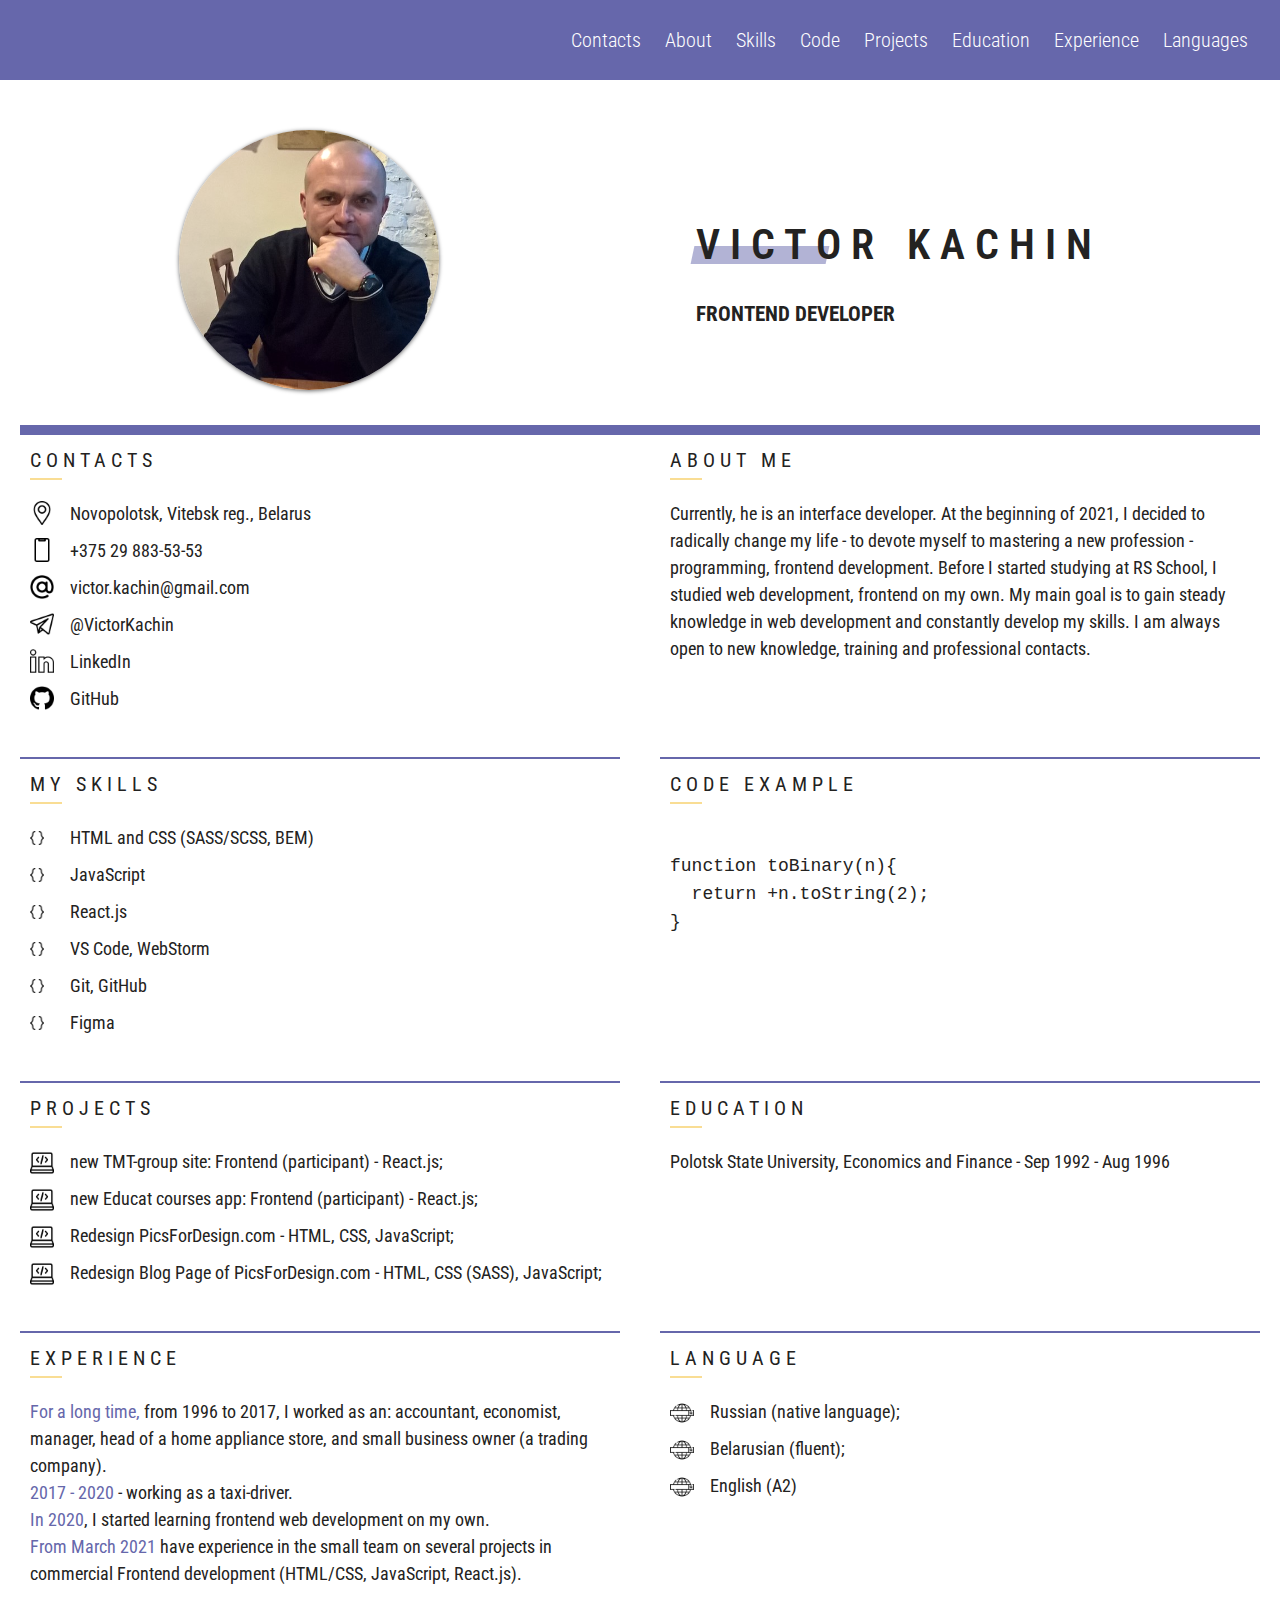
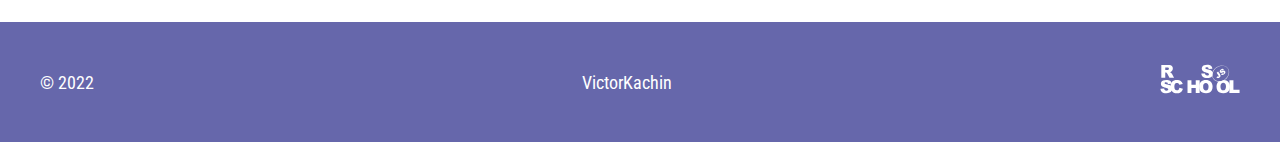
==== index.html @ 524598ee "feat: add some comments" ====
<!DOCTYPE html>
<html lang="en">

<head>
  <meta charset="UTF-8">
  <meta http-equiv="X-UA-Compatible" content="IE=edge">
  <meta name="viewport" content="width=device-width, initial-scale=1.0">
  <title>cv</title>
  <!-- favicon -->
  <link rel="icon" href="./assets/icons/favicon.ico">
  <!-- fonts -->
  <link rel="preconnect" href="https://fonts.googleapis.com">
  <link rel="preconnect" href="https://fonts.gstatic.com" crossorigin>
  <link
      href="https://fonts.googleapis.com/css2?family=Montserrat:wght@400;600;800&family=Roboto+Condensed:wght@400;700&display=swap"
      rel="stylesheet">

  <link rel="preconnect" href="https://fonts.googleapis.com">
  <link rel="preconnect" href="https://fonts.gstatic.com" crossorigin>
  <link href="https://fonts.googleapis.com/css2?family=Inconsolata&display=swap" rel="stylesheet">
  <!-- css -->
  <link rel="stylesheet" href="css/style.css">
  <link rel="stylesheet" href="css/modal-mobile-menu.css">
</head>

<body>
<!--HEADER-->
<header class="header">
  <div class="container header-container">
<!--    NAV-->
    <nav class="nav">
      <ul class="nav-list">
        <li class="nav-item">
          <a class="nav-link" href="#contacts">Contacts</a>
        </li>
        <li class="nav-item">
          <a class="nav-link" href="#about">About</a>
        </li>
        <li class="nav-item">
          <a class="nav-link" href="#skills">Skills</a>
        </li>
        <li class="nav-item">
          <a class="nav-link" href="#code">Code</a>
        </li>
        <li class="nav-item">
          <a class="nav-link" href="#pro">Projects</a>
        </li>
        <li class="nav-item">
          <a class="nav-link" href="#educat">Education</a>
        </li>
        <li class="nav-item">
          <a class="nav-link" href="#exp">Experience</a>
        </li>
        <li class="nav-item">
          <a class="nav-link" href="#lang">Languages</a>
        </li>
      </ul>
    </nav>
    <!--    nav-modal START-->
    <nav class="nav-burger-block">
      <input id="nav-burger" class="nav-burger" type="checkbox">
      <div class="nav-burger-lines"></div>
      <!--MODAL Navigation Menu - START-->
      <div class="nav-modal">
        <label for="nav-burger" class="nav-burger-label">
          <span>
            <img class="close-cross" src="./assets/img/close-modal-menu.png" alt="close">
          </span>
        </label>
        <ul>
          <li>
            <a class="nav-link" href="#contacts">Contacts</a>
          </li>
          <li>
            <a class="nav-link" href="#about">About</a>
          </li>
          <li>
            <a class="nav-link" href="#skills">Skills</a>
          </li>
        </ul>
        <div class="shop-menu-item">
          <a class="nav-link" href="#code">Code</a>
          <span>new</span></div>
        <ul>
          <li>
            <a class="nav-link" href="#pro">Projects</a>
          </li>
          <li>
            <a class="nav-link" href="#educat">Education</a>
          </li>
          <li>
            <a class="nav-link" href="#exp">Experience</a>
          </li>
          <li>
            <a class="nav-link" href="#lang">Languages</a>
          </li>
        </ul>
      </div>
      <!--MODAL Navigation Menu - END-->
    </nav>
    <!--    nav-modal END-->
  </div>
</header>

<!--MAIN-->
<main class="main">
  <!--    profile heading-->
  <div class="container main-container">
    <section id="profile" class="section section-profile">
      <img class="section-profile-avatar" src="./assets/img/avatar-1.jpg" alt="avatar">
      <div class="section-profile-title">
        <h1 class="profile-name">Victor Kachin</h1>
        <h3>Frontend developer</h3>
      </div>
    </section>

    <section id="contacts" class="section">
      <h2 class="section-title">Contacts</h2>
      <ul class="section-list">
        <li class="section-item contact-item">Novopolotsk, Vitebsk reg., Belarus</li>
        <li class="section-item contact-item">+375 29 883-53-53</li>
        <li class="section-item contact-item">
          <a class="link" href="mailto:victor.kachin@gmail.com" target="_blank">victor.kachin@gmail.com</a>
        </li>
        <li class="section-item contact-item">
          <a class="link" href="https://t.me/VictorKachin" target="_blank">@VictorKachin</a>
        </li>
        <li class="section-item contact-item">
          <a class="link" href="https://www.linkedin.com/in/victor-kachin/" target="_blank">LinkedIn</a>
        </li>
        <li class="section-item contact-item">
          <a class="link" href="https://github.com/VictorKachin" target="_blank">GitHub</a>
        </li>
      </ul>
    </section>
    <section id="about" class="section">
      <h2 class="section-title">About me</h2>
      <p>Currently, he is an interface developer. At the beginning of 2021, I decided to radically change my life - to
        devote myself to mastering a new profession - programming, frontend development.
        Before I started studying at RS School, I studied web development, frontend on my own.
        My main goal is to gain steady knowledge in web development and constantly develop my skills.
        I am always open to new knowledge, training and professional contacts.</p>
    </section>
    <section id="skills" class="section">
      <h2 class="section-title">My Skills</h2>
      <ul class="section-list">
        <li class="section-item skill-item">HTML and CSS (SASS/SCSS, BEM)</li>
        <li class="section-item skill-item">JavaScript</li>
        <li class="section-item skill-item">React.js</li>
        <li class="section-item skill-item">VS Code, WebStorm</li>
        <li class="section-item skill-item">Git, GitHub</li>
        <li class="section-item skill-item">Figma</li>
      </ul>

    </section>
    <section id="code" class="section">
      <h2 class="section-title">Code Example</h2>
      <pre class="code">
          <code>
function toBinary(n){
  return +n.toString(2);
}
          </code>
        </pre>
    </section>
    <section id="pro" class="section">
      <h2 class="section-title">Projects</h2>
      <ul class="section-list">
        <li class="section-item project-item">
          <a class="link" href="https://dev.tmtgroup.cz/">new TMT-group site:</a>
          Frontend (participant) - React.js;
        </li>
        <li class="section-item project-item">
          <a class="link" href="https://educat.courses/">new Educat courses app:</a>
          Frontend (participant) - React.js;
        </li>
        <li class="section-item project-item">
          <a class="link" href="https://victorkachin.github.io/pfd-mainpage/">Redesign PicsForDesign.com</a>
          - HTML, CSS, JavaScript;
        </li>
        <li class="section-item project-item">
          <a class="link" href="https://victorkachin.github.io/pfd-blog/">Redesign Blog Page of PicsForDesign.com</a>
          - HTML, CSS (SASS), JavaScript;
        </li>
      </ul>
    </section>
    <section id="educat" class="section">
      <h2 class="section-title">Education</h2>
      <p>Polotsk State University, Economics and Finance - Sep 1992 - Aug 1996</p>
    </section>

    <section id="exp" class="section">
      <h2 class="section-title">Experience</h2>
      <p><span class="span">For a long time,</span> from 1996 to 2017, I worked as an: accountant, economist,
        manager, head of a home appliance store, and small business owner (a trading company).</p>
      <p><span class="span">2017 - 2020</span> - working as a taxi-driver.</p>
      <p><span class="span">In 2020</span>, I started learning frontend web development on my own.</p>
      <p><span class="span">From March 2021</span> have experience in the small team on several projects in commercial
        Frontend development (HTML/CSS, JavaScript, React.js).</p>
    </section>

    <section id="lang" class="section">
      <h2 class="section-title">Language</h2>
      <ul class="section-list">
        <li class="section-item language-item">Russian (native language);</li>
        <li class="section-item language-item">Belarusian (fluent);</li>
        <li class="section-item language-item">English (A2)</li>
      </ul>
    </section>

  </div>

</main>

<!--FOOTER-->
<footer class="footer">
  <div class="container footer-container">
    <span class="footer-text">&copy; 2022</span>
    <a class="link footer-link" href="https://github.com/VictorKachin">VictorKachin</a>
    <a href="https://rs.school/js/">
      <img class="rs-logo" src="./assets/img/rsschool.svg" alt="rsschool" width="80" height="30">
    </a>
  </div>
</footer>
</body>

</html>
---- css/style.css ----
* {
    box-sizing: border-box;
    margin: 0;
    padding: 0;
}

body {
    display: flex;
    flex-direction: column;
    justify-content: space-between;
    min-width: 320px;
    min-height: 100vh;
    margin: 0;
    padding: 0;
    font-family: 'Roboto Condensed', sans-serif;
    font-weight: 400;
    font-size: 18px;
    line-height: 1.5;
    color: #232221;
}

.header {
    background-color: #6667ab;
}

.container {
    max-width: 1440px;
    margin: 0 auto;
    padding: 0 20px;
    min-height: 80px;
}

.header-container {
    display: flex;
    justify-content: end;
    align-items: center;
}

.nav-list {
    display: flex;
    justify-content: flex-end;
    align-items: center;
    list-style: none;
}

.nav-link {
    position: relative;
    padding: 0 12px;
    text-decoration: none;
    font-size: 20px;
    font-weight: 300;
    line-height: 50px;
    color: #fff;
}

.nav-link::after {
    content: "";
    position: absolute;
    bottom: 0;
    left: 50%;
    display: block;
    height: 2px;
    width: 0;
    background: #fff none repeat scroll 0 0;
    transition: width 0.3s ease 0s, left 0.3s ease 0s;
}

.nav-link:hover::after {
    width: 100%;
    left: 0;
}

.main {
    margin-bottom: auto;
}

.main-container {
    display: flex;
    flex-wrap: wrap;
    justify-content: space-between;
}

.section.section-profile {
    display: flex;
    justify-content: space-around;
    width: 100%;
    padding: 50px 30px 35px;
    border-bottom: 10px solid #6667ab;
}

.section-profile-avatar {
    width: 260px;
    height: 260px;
    object-fit: cover;
    border-radius: 50%;
    box-shadow: 0 1px 4px rgba(0, 0, 0, 0.6);
    filter: grayscale(0.2) brightness(1.05);
    transition: 0.3s;
}

.section-profile-title {
    display: flex;
    flex-direction: column;
    justify-content: center;
    align-content: center;
    /*text-align: center;*/
    text-transform: uppercase;
}

.profile-name {
    position: relative;
    padding: 30px 0 8px;
    margin-bottom: 20px;
    color: #232221;
    font-size: 42px;
    font-weight: 600;
    letter-spacing: 10px;
    line-height: 50px;
    word-spacing: 3px;
    text-transform: uppercase;
}

.profile-name::before {
    content: "";
    position: absolute;
    left: 16%;
    bottom: 14px;
    width: 135px;
    height: 18px;
    transform: skew(-12deg) translateX(-50%);
    background: rgba(102, 103, 171, 0.5);
    z-index: -1;
}

.section {
    width: calc(50% - 20px);
    padding: 10px 10px 35px 10px;
    border-bottom: 2px solid #6667ab;
}

.section:nth-child(8),
.section:nth-child(9) {
    border-bottom: none;
}

.section-title {
    margin-bottom: 20px;
    font-size: 20px;
    font-weight: 400;
    text-transform: uppercase;
    letter-spacing: 5px;
    color: #232221;
}


.section-title::after {
    content: "";
    display: block;
    width: 32px;
    padding-top: 3px;
    border-bottom: 2px solid #f9dd94;
}

.section-list {
    list-style: none;
}

.link {
    text-decoration: none;
    color: #232221;
}

.link:hover {
    text-decoration: none;
    color: #6667ab;
    transition: color 0.5s;
}

.section-item.contact-item {
    position: relative;
    margin-bottom: 10px;
    padding-left: 40px;
}

.contact-item::before {
    content: "";
    position: absolute;
    top: 1px;
    left: 0;
    width: 24px;
    height: 24px;
    background-size: contain;
    background-repeat: no-repeat;
}

.contact-item:nth-child(1)::before {
    background-image: url("../assets/icons/location.png");
}

.contact-item:nth-child(2)::before {
    background-image: url("../assets/icons/smartphone-icon.png");
}

.contact-item:nth-child(3)::before {
    background-image: url("../assets/icons/email.png");
}

.contact-item:nth-child(4)::before {
    background-image: url("../assets/icons/telegram.png");
}

.contact-item:nth-child(5)::before {
    background-image: url("../assets/icons/linkedin.png");
}

.contact-item:nth-child(6)::before {
    background-image: url("../assets/icons/github.png");
}

.skill-item {
    position: relative;
    margin-bottom: 10px;
    padding-left: 40px;
}

.skill-item::before {
    content: "";
    position: absolute;
    top: 25%;
    left: 0;
    width: 14px;
    height: 14px;
    background-size: contain;
    background-repeat: no-repeat;
    background-image: url("../assets/icons/programming.png");
}

.code {
    font-family: 'Inconsolata', monospace;
}

.project-item {
    position: relative;
    margin-bottom: 10px;
    padding-left: 40px;

}

.project-item::before {
    content: "";
    position: absolute;
    top: 10%;
    left: 0;
    width: 24px;
    height: 24px;
    background-size: contain;
    background-repeat: no-repeat;
    background-image: url("../assets/icons/developer.png");
}

.language-item {
    position: relative;
    margin-bottom: 10px;
    padding-left: 40px;
}

.span {
    color: #6667ab;
}

.language-item::before {
    content: "";
    position: absolute;
    top: 10%;
    left: 0;
    width: 24px;
    height: 24px;
    background-size: contain;
    background-repeat: no-repeat;
    background-image: url("../assets/icons/lang.png");
}

.footer {
    padding: 20px;
    background-color: #6667ab;
}

.footer-container {
    display: flex;
    justify-content: space-between;
    align-items: center;
    margin: 0 auto;
    color: #fff;
}

.footer-link {
    color: #ffffff;
}

.rs-logo {

}

@media (max-width: 768px) {
    .nav-link {
        font-size: 16px;
    }

    .section {
        width: 100%;
    }

    .container {
        padding: 0 10px;
    }

    .section:nth-child(8) {
        border-bottom: 2px solid #6667ab;
    }

    .section:nth-child(9) {
        border-bottom: none;
    }

    .section-profile {
        flex-direction: column;
        align-items: center;
    }

    .section-profile-title {
        align-items: center;
    }

    .profile-name {
        text-align: center;
    }

    .profile-name::before {
        left: 80%;
    }

    .code {
        margin: 0 auto;
        width: 80%;
        font-size: 16px;
    }
}

@media (max-width: 631px) {
    .nav {
        display: none;
    }
}


@media (max-width: 470px) {
    .profile-name::before {
        left: 60%;
    }
    .code {
        width: 90%;
        font-size: 12px;
    }
}
---- css/modal-mobile-menu.css ----
/*MODAL Navigation Menu - START*/
.nav-burger-block {
    position: relative;
    display: none;
}

.nav-burger {
    width: 32px;
    height: 32px;
    /*display: none;*/
    position: relative;
    opacity: 0;
    cursor: pointer
}

.nav-burger:checked ~ .nav-modal {
    /*display: block;*/
    transform: scale(1, 1)
}

.nav-burger-lines {
    bottom: 10px;
    left: 13px;
}

.nav-burger-lines,
.nav-burger-lines::before,
.nav-burger-lines::after {
    width: 16px;
    height: 2px;
    display: none;
    background-color: #ffffff;
    border-radius: 2px;
    position: relative;
    cursor: pointer;
}

.nav-modal {
    width: 300px;
    height: 100vh;
    background-color: #6667ab;
    position: fixed;
    padding: 0 30px;
    top: 0;
    left: 0;
    /*display: none;*/
    z-index: 99;
    transform: scale(0, 1);
    transform-origin: left;
    transition: transform 400ms ease-in-out;
}

.close-cross {
    margin: 30px;
    cursor: pointer;
}

.nav-modal a {
    text-decoration: none;
    font-weight: 600;
    font-size: 16px;
    line-height: 24px;
    color: white;
    position: relative;
    /*opacity: 0;*/
}


.nav-modal li {
    margin-bottom: 26px;
    margin-left: 10px;
    list-style: none;
    /*opacity: 0;*/
}

.nav-modal div span {
    /*opacity: 0;*/
}

.nav-modal a::after {
    content: "";
    position: absolute;
    bottom: 0;
    left: 50%;
    display: block;
    height: 2px;
    width: 0;
    background: #00CCCC none repeat scroll 0 0;
    transition: width 0.3s ease 0s, left 0.3s ease 0s;
}

.nav-modal a:hover {
    color: #00CCCC;
}

.nav-modal span {
    font-size: 14px;
    line-height: 24px;
    color: #00CCCC;
}

.nav-modal a:hover::after {
    width: 100%;
    left: 0;
}

.new-menu-item {
    position: relative;
}

.new-menu-item span {
    position: absolute;
    bottom: 14px;
}

.shop-menu-item {
    height: 60px;
    border-top: 1px solid #979797;
    border-bottom: 1px solid #979797;
    margin-bottom: 26px;
    position: relative;
}

.shop-menu-item a {
    line-height: 60px;
    margin-left: 10px;
}

.shop-menu-item span {
    position: absolute;
    top: 10px;
}

@media (max-width: 631px) {
    .nav-burger-block {
        position: relative;
        display: block;
    }

    .nav-burger {
        margin-right: 8px;
    }

    .nav-burger-lines,
    .nav-burger-lines::before,
    .nav-burger-lines::after {
        display: block;
    }

    .nav-burger-lines::before,
    .nav-burger-lines::after {
        content: "";
        position: absolute;
    }

    .nav-burger-lines::before {
        height: 2px;
        bottom: 12px;
    }

    .nav-burger-lines::after {
        height: 2px;
        bottom: 6px;
    }
}

@media (max-width: 500px) {
    .nav-modal {
        width: 100%;
    }
}
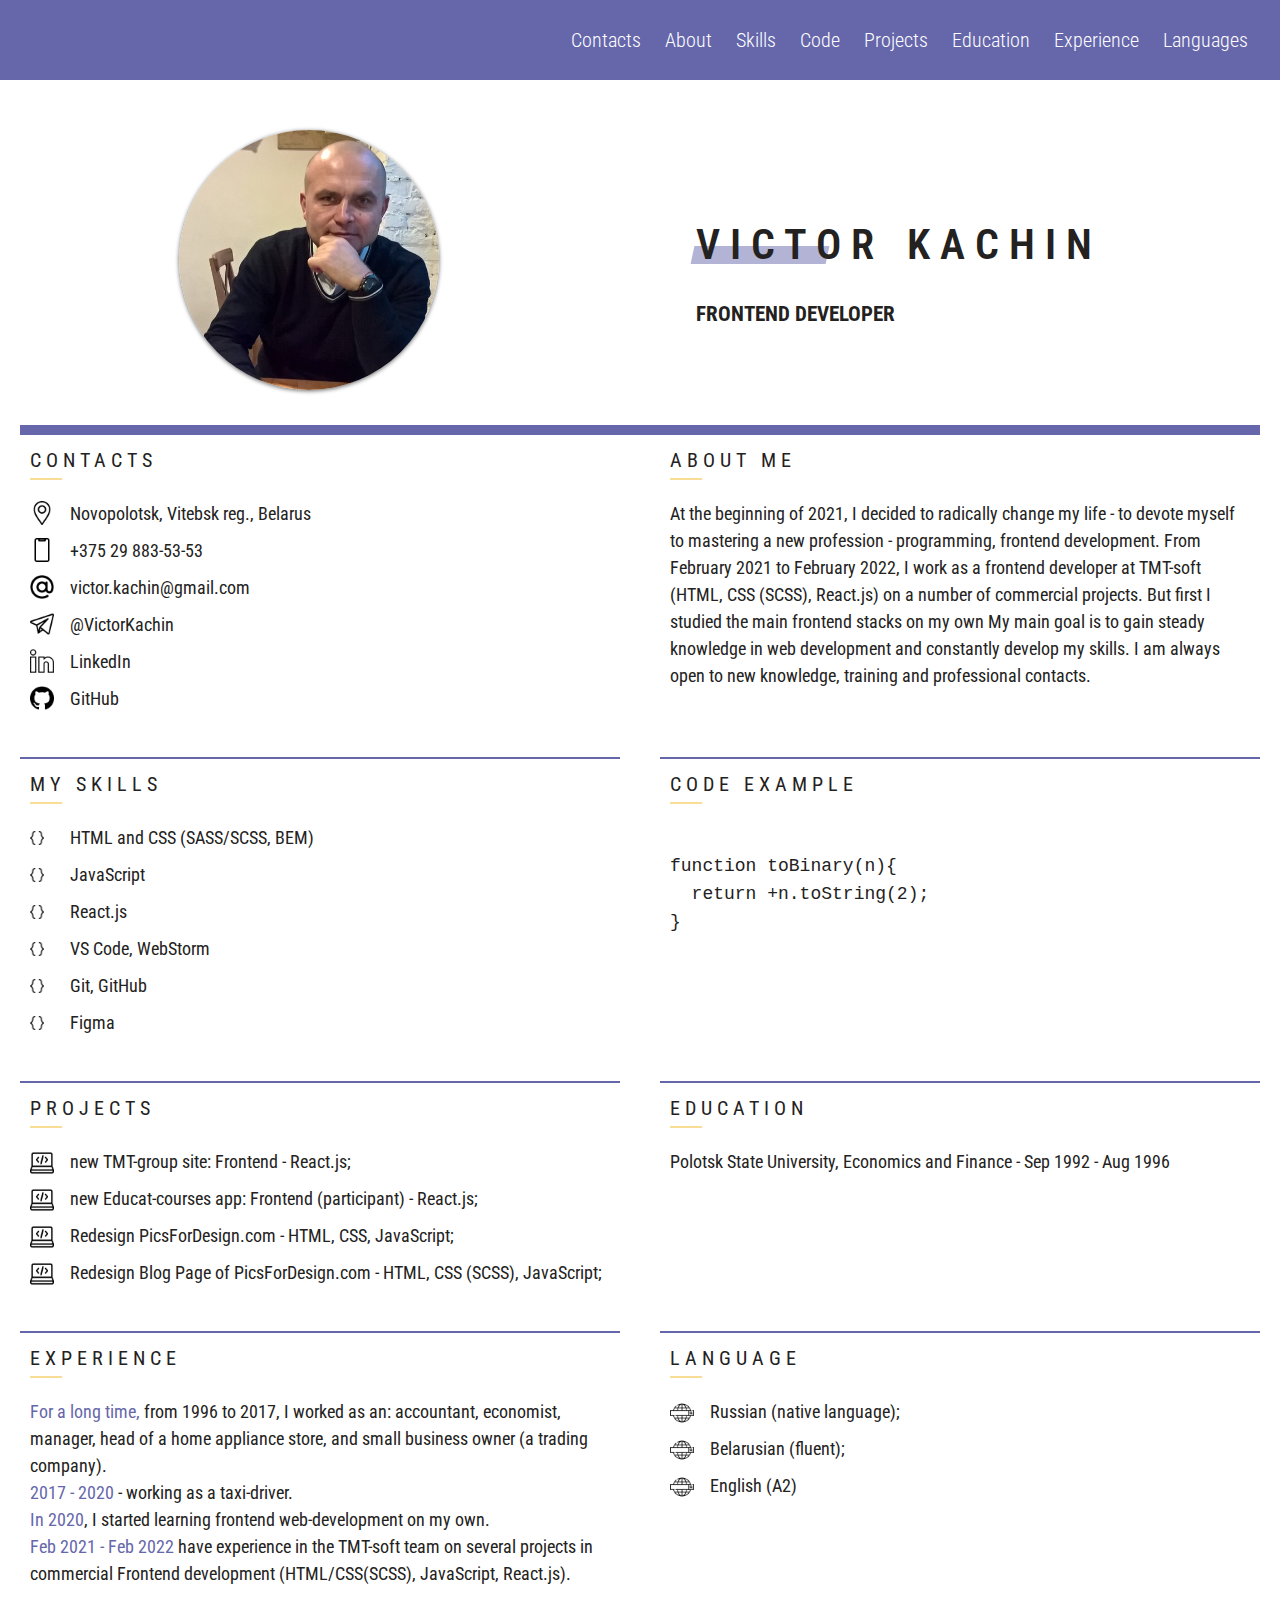
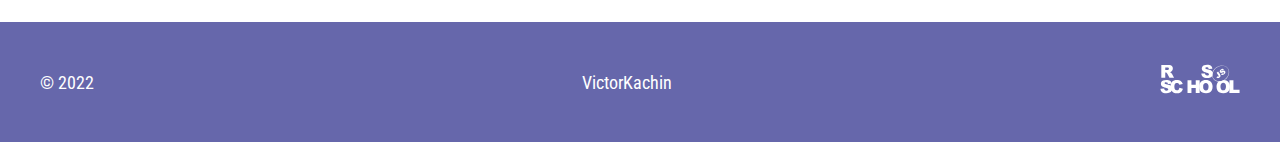
==== commit be0f60d5: "Update index.html" ====
--- a/index.html
+++ b/index.html
@@ -12,8 +12,8 @@
   <link rel="preconnect" href="https://fonts.googleapis.com">
   <link rel="preconnect" href="https://fonts.gstatic.com" crossorigin>
   <link
-      href="https://fonts.googleapis.com/css2?family=Montserrat:wght@400;600;800&family=Roboto+Condensed:wght@400;700&display=swap"
-      rel="stylesheet">
+    href="https://fonts.googleapis.com/css2?family=Montserrat:wght@400;600;800&family=Roboto+Condensed:wght@400;700&display=swap"
+    rel="stylesheet">
 
   <link rel="preconnect" href="https://fonts.googleapis.com">
   <link rel="preconnect" href="https://fonts.gstatic.com" crossorigin>
@@ -24,204 +24,209 @@
 </head>
 
 <body>
-<!--HEADER-->
-<header class="header">
-  <div class="container header-container">
-<!--    NAV-->
-    <nav class="nav">
-      <ul class="nav-list">
-        <li class="nav-item">
-          <a class="nav-link" href="#contacts">Contacts</a>
-        </li>
-        <li class="nav-item">
-          <a class="nav-link" href="#about">About</a>
-        </li>
-        <li class="nav-item">
-          <a class="nav-link" href="#skills">Skills</a>
-        </li>
-        <li class="nav-item">
-          <a class="nav-link" href="#code">Code</a>
-        </li>
-        <li class="nav-item">
-          <a class="nav-link" href="#pro">Projects</a>
-        </li>
-        <li class="nav-item">
-          <a class="nav-link" href="#educat">Education</a>
-        </li>
-        <li class="nav-item">
-          <a class="nav-link" href="#exp">Experience</a>
-        </li>
-        <li class="nav-item">
-          <a class="nav-link" href="#lang">Languages</a>
-        </li>
-      </ul>
-    </nav>
-    <!--    nav-modal START-->
-    <nav class="nav-burger-block">
-      <input id="nav-burger" class="nav-burger" type="checkbox">
-      <div class="nav-burger-lines"></div>
-      <!--MODAL Navigation Menu - START-->
-      <div class="nav-modal">
-        <label for="nav-burger" class="nav-burger-label">
-          <span>
-            <img class="close-cross" src="./assets/img/close-modal-menu.png" alt="close">
-          </span>
-        </label>
-        <ul>
-          <li>
+  <!--HEADER-->
+  <header class="header">
+    <div class="container header-container">
+      <!--    NAV-->
+      <nav class="nav">
+        <ul class="nav-list">
+          <li class="nav-item">
             <a class="nav-link" href="#contacts">Contacts</a>
           </li>
-          <li>
+          <li class="nav-item">
             <a class="nav-link" href="#about">About</a>
           </li>
-          <li>
+          <li class="nav-item">
             <a class="nav-link" href="#skills">Skills</a>
           </li>
-        </ul>
-        <div class="shop-menu-item">
-          <a class="nav-link" href="#code">Code</a>
-          <span>new</span></div>
-        <ul>
-          <li>
+          <li class="nav-item">
+            <a class="nav-link" href="#code">Code</a>
+          </li>
+          <li class="nav-item">
             <a class="nav-link" href="#pro">Projects</a>
           </li>
-          <li>
+          <li class="nav-item">
             <a class="nav-link" href="#educat">Education</a>
           </li>
-          <li>
+          <li class="nav-item">
             <a class="nav-link" href="#exp">Experience</a>
           </li>
-          <li>
+          <li class="nav-item">
             <a class="nav-link" href="#lang">Languages</a>
           </li>
         </ul>
-      </div>
-      <!--MODAL Navigation Menu - END-->
-    </nav>
-    <!--    nav-modal END-->
-  </div>
-</header>
-
-<!--MAIN-->
-<main class="main">
-  <!--    profile heading-->
-  <div class="container main-container">
-    <section id="profile" class="section section-profile">
-      <img class="section-profile-avatar" src="./assets/img/avatar-1.jpg" alt="avatar">
-      <div class="section-profile-title">
-        <h1 class="profile-name">Victor Kachin</h1>
-        <h3>Frontend developer</h3>
-      </div>
-    </section>
-
-    <section id="contacts" class="section">
-      <h2 class="section-title">Contacts</h2>
-      <ul class="section-list">
-        <li class="section-item contact-item">Novopolotsk, Vitebsk reg., Belarus</li>
-        <li class="section-item contact-item">+375 29 883-53-53</li>
-        <li class="section-item contact-item">
-          <a class="link" href="mailto:victor.kachin@gmail.com" target="_blank">victor.kachin@gmail.com</a>
-        </li>
-        <li class="section-item contact-item">
-          <a class="link" href="https://t.me/VictorKachin" target="_blank">@VictorKachin</a>
-        </li>
-        <li class="section-item contact-item">
-          <a class="link" href="https://www.linkedin.com/in/victor-kachin/" target="_blank">LinkedIn</a>
-        </li>
-        <li class="section-item contact-item">
-          <a class="link" href="https://github.com/VictorKachin" target="_blank">GitHub</a>
-        </li>
-      </ul>
-    </section>
-    <section id="about" class="section">
-      <h2 class="section-title">About me</h2>
-      <p>Currently, he is an interface developer. At the beginning of 2021, I decided to radically change my life - to
-        devote myself to mastering a new profession - programming, frontend development.
-        Before I started studying at RS School, I studied web development, frontend on my own.
-        My main goal is to gain steady knowledge in web development and constantly develop my skills.
-        I am always open to new knowledge, training and professional contacts.</p>
-    </section>
-    <section id="skills" class="section">
-      <h2 class="section-title">My Skills</h2>
-      <ul class="section-list">
-        <li class="section-item skill-item">HTML and CSS (SASS/SCSS, BEM)</li>
-        <li class="section-item skill-item">JavaScript</li>
-        <li class="section-item skill-item">React.js</li>
-        <li class="section-item skill-item">VS Code, WebStorm</li>
-        <li class="section-item skill-item">Git, GitHub</li>
-        <li class="section-item skill-item">Figma</li>
-      </ul>
-
-    </section>
-    <section id="code" class="section">
-      <h2 class="section-title">Code Example</h2>
-      <pre class="code">
+      </nav>
+      <!--    nav-modal START-->
+      <nav class="nav-burger-block">
+        <input id="nav-burger" class="nav-burger" type="checkbox">
+        <div class="nav-burger-lines"></div>
+        <!--MODAL Navigation Menu - START-->
+        <div class="nav-modal">
+          <label for="nav-burger" class="nav-burger-label">
+            <span>
+              <img class="close-cross" src="./assets/img/close-modal-menu.png" alt="close">
+            </span>
+          </label>
+          <ul>
+            <li>
+              <a class="nav-link" href="#contacts">Contacts</a>
+            </li>
+            <li>
+              <a class="nav-link" href="#about">About</a>
+            </li>
+            <li>
+              <a class="nav-link" href="#skills">Skills</a>
+            </li>
+          </ul>
+          <div class="shop-menu-item">
+            <a class="nav-link" href="#code">Code</a>
+            <span>new</span>
+          </div>
+          <ul>
+            <li>
+              <a class="nav-link" href="#pro">Projects</a>
+            </li>
+            <li>
+              <a class="nav-link" href="#educat">Education</a>
+            </li>
+            <li>
+              <a class="nav-link" href="#exp">Experience</a>
+            </li>
+            <li>
+              <a class="nav-link" href="#lang">Languages</a>
+            </li>
+          </ul>
+        </div>
+        <!--MODAL Navigation Menu - END-->
+      </nav>
+      <!--    nav-modal END-->
+    </div>
+  </header>
+
+  <!--MAIN-->
+  <main class="main">
+    <!--    profile heading-->
+    <div class="container main-container">
+      <section id="profile" class="section section-profile">
+        <img class="section-profile-avatar" src="./assets/img/avatar-1.jpg" alt="avatar">
+        <div class="section-profile-title">
+          <h1 class="profile-name">Victor Kachin</h1>
+          <h3>Frontend developer</h3>
+        </div>
+      </section>
+
+      <section id="contacts" class="section">
+        <h2 class="section-title">Contacts</h2>
+        <ul class="section-list">
+          <li class="section-item contact-item">Novopolotsk, Vitebsk reg., Belarus</li>
+          <li class="section-item contact-item">+375 29 883-53-53</li>
+          <li class="section-item contact-item">
+            <a class="link" href="mailto:victor.kachin@gmail.com" target="_blank">victor.kachin@gmail.com</a>
+          </li>
+          <li class="section-item contact-item">
+            <a class="link" href="https://t.me/VictorKachin" target="_blank">@VictorKachin</a>
+          </li>
+          <li class="section-item contact-item">
+            <a class="link" href="https://www.linkedin.com/in/victor-kachin/" target="_blank">LinkedIn</a>
+          </li>
+          <li class="section-item contact-item">
+            <a class="link" href="https://github.com/VictorKachin" target="_blank">GitHub</a>
+          </li>
+        </ul>
+      </section>
+      <section id="about" class="section">
+        <h2 class="section-title">About me</h2>
+        <p>At the beginning of 2021, I decided to radically change my life - to
+          devote myself to mastering a new profession - programming, frontend development. From February 2021 to
+          February 2022, I work as a frontend developer at TMT-soft (HTML, CSS (SCSS), React.js) on a number
+          of commercial projects.
+          But first I studied the main frontend stacks on my own
+          My main goal is to gain steady knowledge in web development and constantly develop my skills.
+          I am always open to new knowledge, training and professional contacts.</p>
+      </section>
+      <section id="skills" class="section">
+        <h2 class="section-title">My Skills</h2>
+        <ul class="section-list">
+          <li class="section-item skill-item">HTML and CSS (SASS/SCSS, BEM)</li>
+          <li class="section-item skill-item">JavaScript</li>
+          <li class="section-item skill-item">React.js</li>
+          <li class="section-item skill-item">VS Code, WebStorm</li>
+          <li class="section-item skill-item">Git, GitHub</li>
+          <li class="section-item skill-item">Figma</li>
+        </ul>
+
+      </section>
+      <section id="code" class="section">
+        <h2 class="section-title">Code Example</h2>
+        <pre class="code">
           <code>
 function toBinary(n){
   return +n.toString(2);
 }
           </code>
         </pre>
-    </section>
-    <section id="pro" class="section">
-      <h2 class="section-title">Projects</h2>
-      <ul class="section-list">
-        <li class="section-item project-item">
-          <a class="link" href="https://dev.tmtgroup.cz/">new TMT-group site:</a>
-          Frontend (participant) - React.js;
-        </li>
-        <li class="section-item project-item">
-          <a class="link" href="https://educat.courses/">new Educat courses app:</a>
-          Frontend (participant) - React.js;
-        </li>
-        <li class="section-item project-item">
-          <a class="link" href="https://victorkachin.github.io/pfd-mainpage/">Redesign PicsForDesign.com</a>
-          - HTML, CSS, JavaScript;
-        </li>
-        <li class="section-item project-item">
-          <a class="link" href="https://victorkachin.github.io/pfd-blog/">Redesign Blog Page of PicsForDesign.com</a>
-          - HTML, CSS (SASS), JavaScript;
-        </li>
-      </ul>
-    </section>
-    <section id="educat" class="section">
-      <h2 class="section-title">Education</h2>
-      <p>Polotsk State University, Economics and Finance - Sep 1992 - Aug 1996</p>
-    </section>
-
-    <section id="exp" class="section">
-      <h2 class="section-title">Experience</h2>
-      <p><span class="span">For a long time,</span> from 1996 to 2017, I worked as an: accountant, economist,
-        manager, head of a home appliance store, and small business owner (a trading company).</p>
-      <p><span class="span">2017 - 2020</span> - working as a taxi-driver.</p>
-      <p><span class="span">In 2020</span>, I started learning frontend web development on my own.</p>
-      <p><span class="span">From March 2021</span> have experience in the small team on several projects in commercial
-        Frontend development (HTML/CSS, JavaScript, React.js).</p>
-    </section>
-
-    <section id="lang" class="section">
-      <h2 class="section-title">Language</h2>
-      <ul class="section-list">
-        <li class="section-item language-item">Russian (native language);</li>
-        <li class="section-item language-item">Belarusian (fluent);</li>
-        <li class="section-item language-item">English (A2)</li>
-      </ul>
-    </section>
-
-  </div>
-
-</main>
-
-<!--FOOTER-->
-<footer class="footer">
-  <div class="container footer-container">
-    <span class="footer-text">&copy; 2022</span>
-    <a class="link footer-link" href="https://github.com/VictorKachin">VictorKachin</a>
-    <a href="https://rs.school/js/">
-      <img class="rs-logo" src="./assets/img/rsschool.svg" alt="rsschool" width="80" height="30">
-    </a>
-  </div>
-</footer>
+      </section>
+      <section id="pro" class="section">
+        <h2 class="section-title">Projects</h2>
+        <ul class="section-list">
+          <li class="section-item project-item">
+            <a class="link" href="https://dev.tmtgroup.cz/" target="_blank">new TMT-group site:</a>
+            Frontend - React.js;
+          </li>
+          <li class="section-item project-item">
+            <a class="link" href="https://educat.courses/" target="_blank">new Educat-courses app:</a>
+            Frontend (participant) - React.js;
+          </li>
+          <li class="section-item project-item">
+            <a class="link" href="https://victorkachin.github.io/pfd-mainpage/" target="_blank">Redesign
+              PicsForDesign.com</a>
+            - HTML, CSS, JavaScript;
+          </li>
+          <li class="section-item project-item">
+            <a class="link" href="https://victorkachin.github.io/pfd-blog/" target="_blank">Redesign Blog Page of
+              PicsForDesign.com</a>
+            - HTML, CSS (SCSS), JavaScript;
+          </li>
+        </ul>
+      </section>
+      <section id="educat" class="section">
+        <h2 class="section-title">Education</h2>
+        <p>Polotsk State University, Economics and Finance - Sep 1992 - Aug 1996</p>
+      </section>
+
+      <section id="exp" class="section">
+        <h2 class="section-title">Experience</h2>
+        <p><span class="span">For a long time,</span> from 1996 to 2017, I worked as an: accountant, economist,
+          manager, head of a home appliance store, and small business owner (a trading company).</p>
+        <p><span class="span">2017 - 2020</span> - working as a taxi-driver.</p>
+        <p><span class="span">In 2020</span>, I started learning frontend web-development on my own.</p>
+        <p><span class="span">Feb 2021 - Feb 2022</span> have experience in the TMT-soft team on several projects in
+          commercial Frontend development (HTML/CSS(SCSS), JavaScript, React.js).</p>
+      </section>
+
+      <section id="lang" class="section">
+        <h2 class="section-title">Language</h2>
+        <ul class="section-list">
+          <li class="section-item language-item">Russian (native language);</li>
+          <li class="section-item language-item">Belarusian (fluent);</li>
+          <li class="section-item language-item">English (A2)</li>
+        </ul>
+      </section>
+
+    </div>
+
+  </main>
+
+  <!--FOOTER-->
+  <footer class="footer">
+    <div class="container footer-container">
+      <span class="footer-text">&copy; 2022</span>
+      <a class="link footer-link" href="https://github.com/VictorKachin">VictorKachin</a>
+      <a href="https://rs.school/js/">
+        <img class="rs-logo" src="./assets/img/rsschool.svg" alt="rsschool" width="80" height="30">
+      </a>
+    </div>
+  </footer>
 </body>
 
 </html>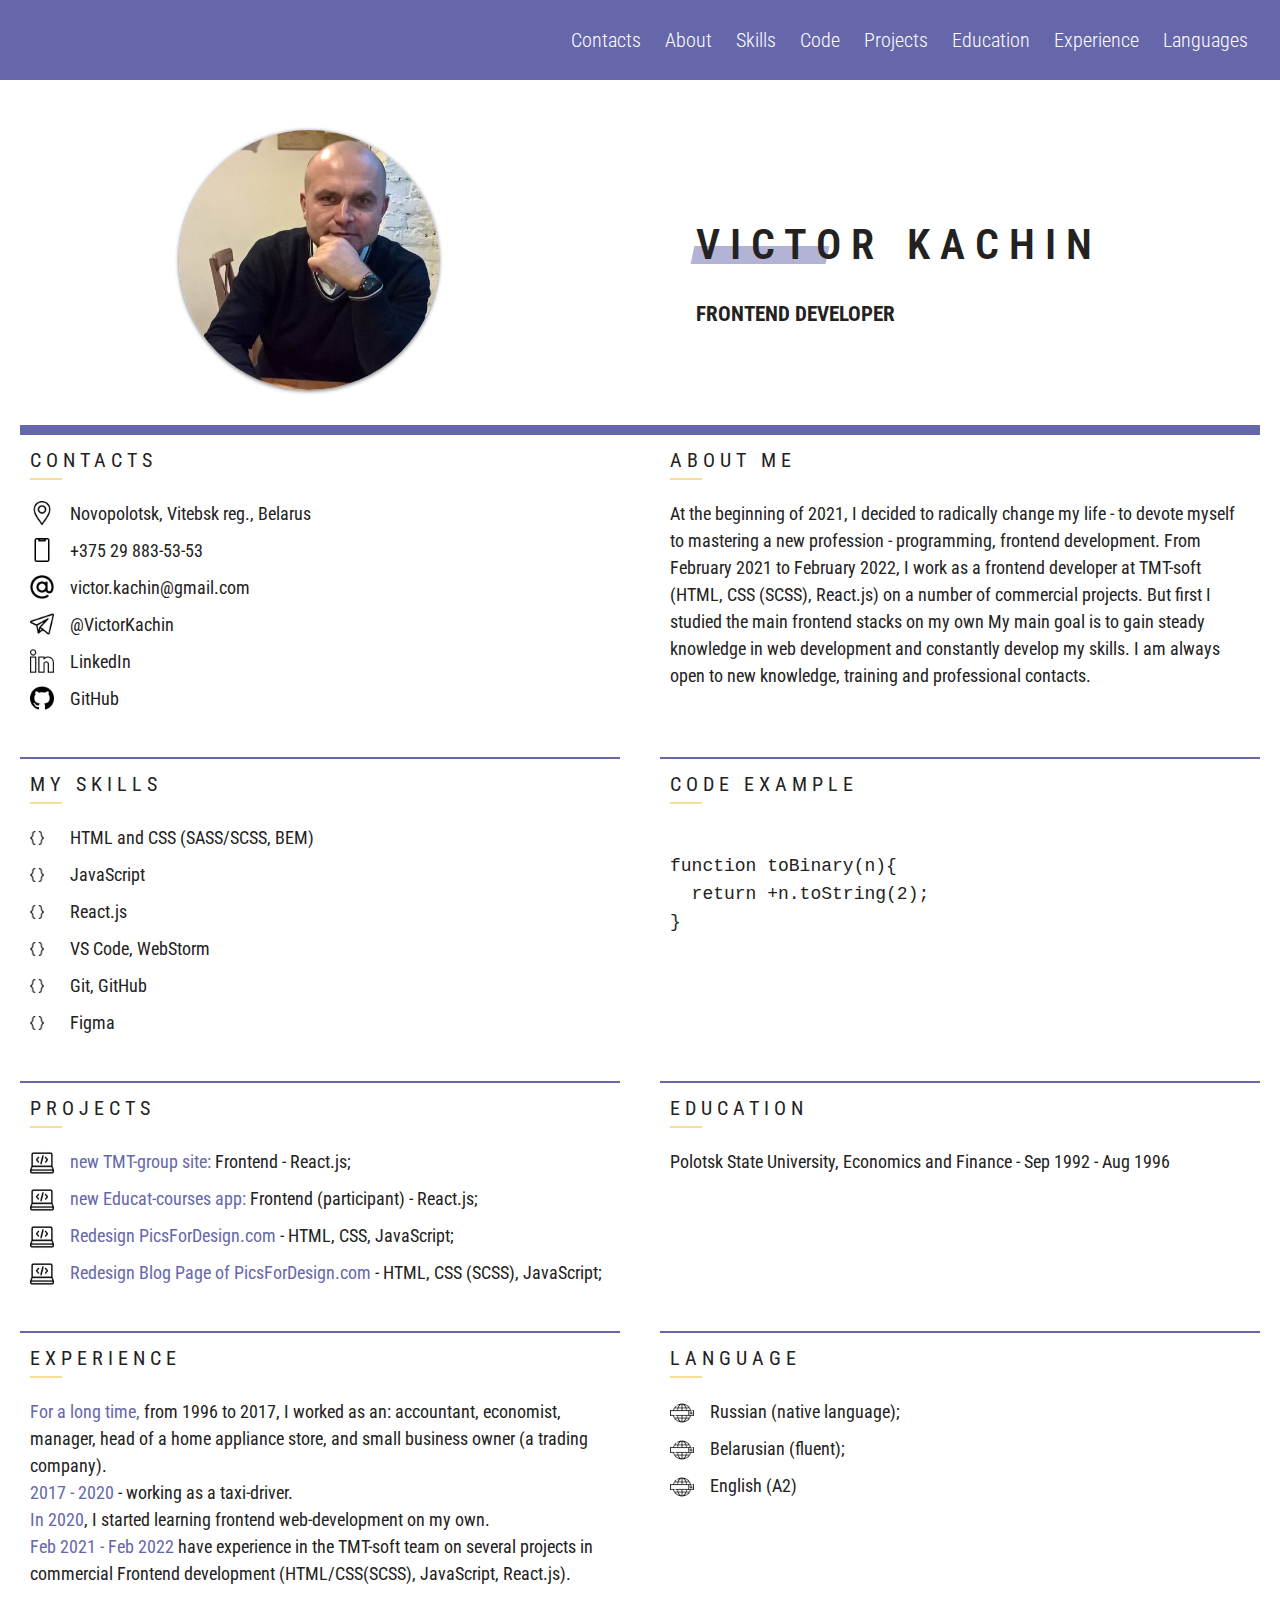
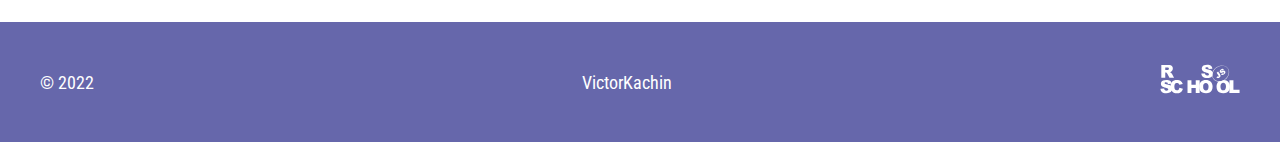
==== commit 7c9ac29b: "feat: editing html tags" ====
--- a/index.html
+++ b/index.html
@@ -170,21 +170,27 @@
         <h2 class="section-title">Projects</h2>
         <ul class="section-list">
           <li class="section-item project-item">
-            <a class="link" href="https://dev.tmtgroup.cz/" target="_blank">new TMT-group site:</a>
+            <a class="link" href="https://dev.tmtgroup.cz/" target="_blank">
+              <span class="span">new TMT-group site:</span>
+            </a>
             Frontend - React.js;
           </li>
           <li class="section-item project-item">
-            <a class="link" href="https://educat.courses/" target="_blank">new Educat-courses app:</a>
+            <a class="link" href="https://educat.courses/" target="_blank">
+              <span class="span">new Educat-courses app:</span>
+            </a>
             Frontend (participant) - React.js;
           </li>
           <li class="section-item project-item">
-            <a class="link" href="https://victorkachin.github.io/pfd-mainpage/" target="_blank">Redesign
-              PicsForDesign.com</a>
+            <a class="link" href="https://victorkachin.github.io/pfd-mainpage/" target="_blank">
+              <span class="span">Redesign PicsForDesign.com</span>
+            </a>
             - HTML, CSS, JavaScript;
           </li>
           <li class="section-item project-item">
-            <a class="link" href="https://victorkachin.github.io/pfd-blog/" target="_blank">Redesign Blog Page of
-              PicsForDesign.com</a>
+            <a class="link" href="https://victorkachin.github.io/pfd-blog/" target="_blank">
+              <span class="span">Redesign Blog Page of PicsForDesign.com</span>
+            </a>
             - HTML, CSS (SCSS), JavaScript;
           </li>
         </ul>
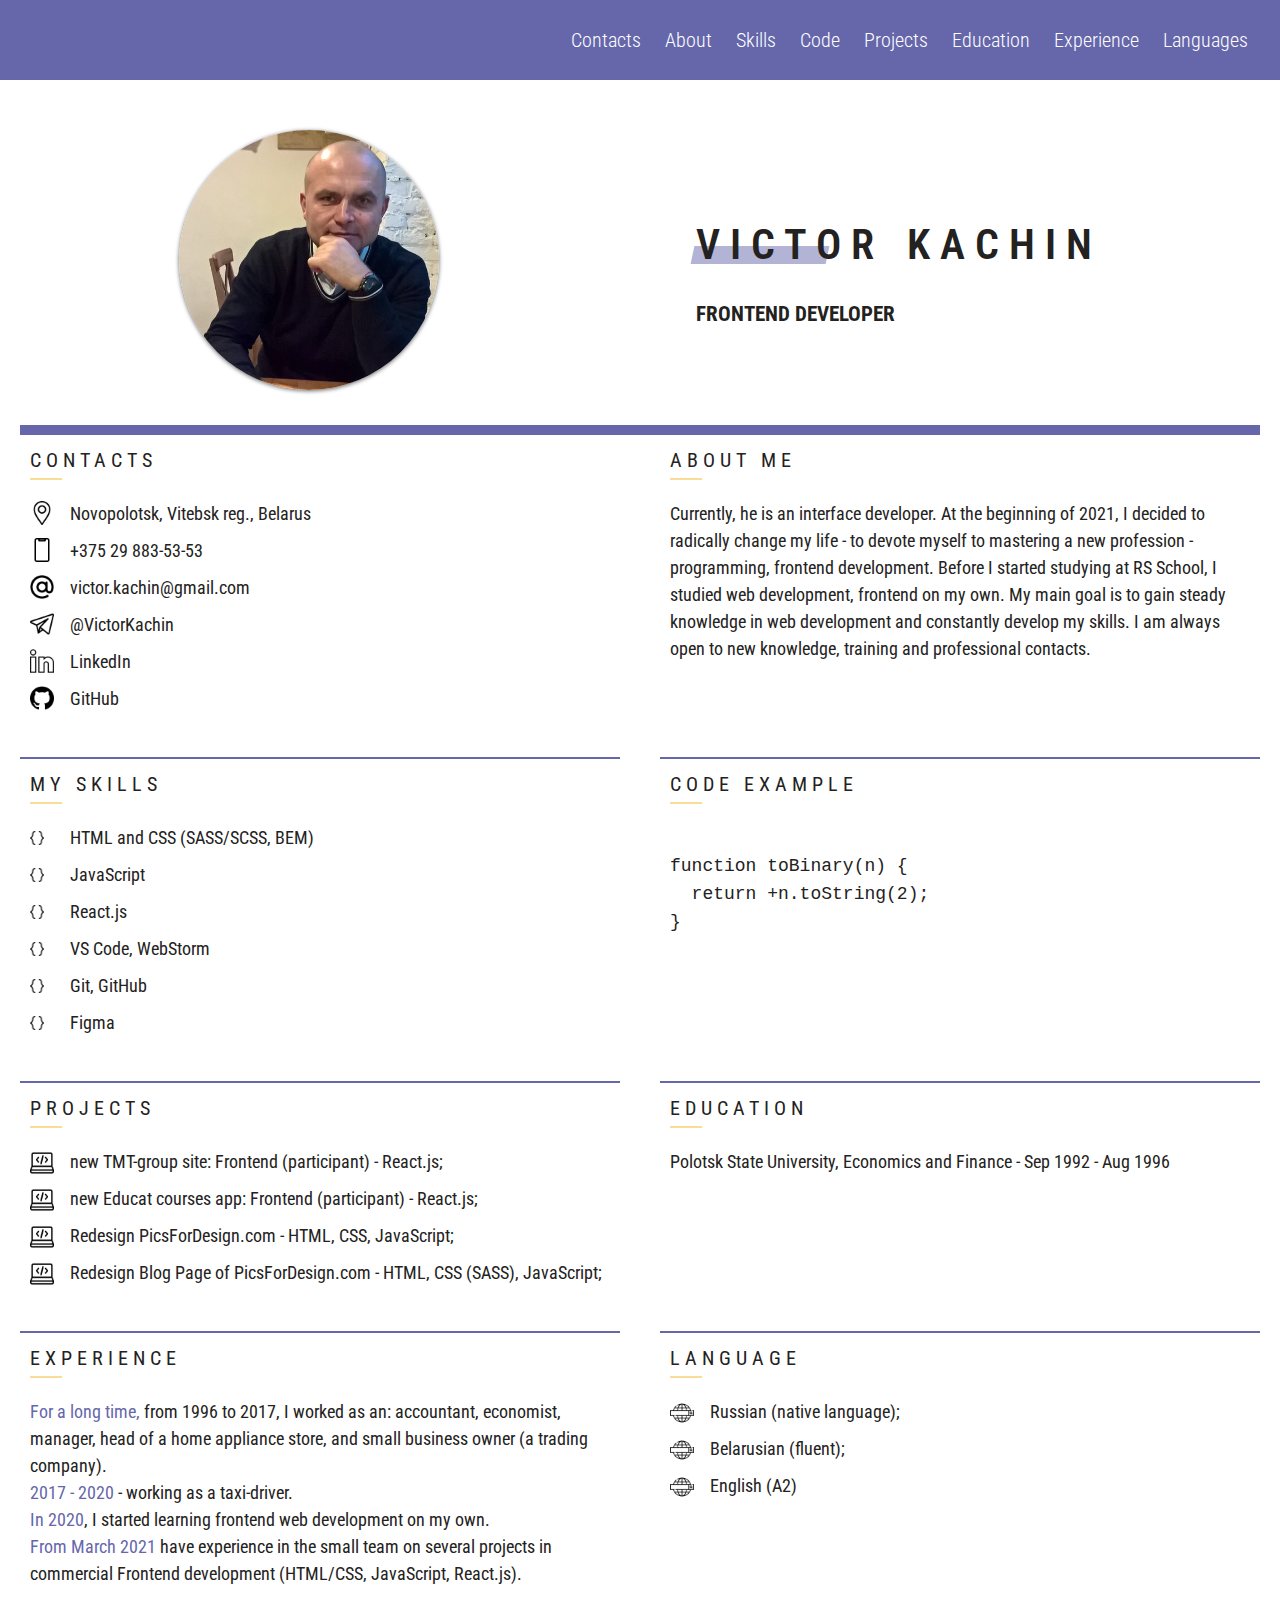
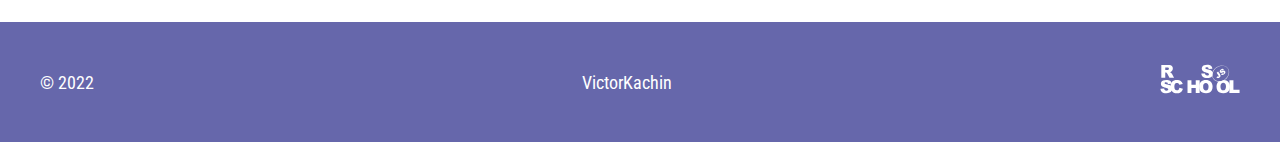
==== commit 10e807e8: "fix" ====
--- a/index.html
+++ b/index.html
@@ -12,8 +12,8 @@
   <link rel="preconnect" href="https://fonts.googleapis.com">
   <link rel="preconnect" href="https://fonts.gstatic.com" crossorigin>
   <link
-    href="https://fonts.googleapis.com/css2?family=Montserrat:wght@400;600;800&family=Roboto+Condensed:wght@400;700&display=swap"
-    rel="stylesheet">
+      href="https://fonts.googleapis.com/css2?family=Montserrat:wght@400;600;800&family=Roboto+Condensed:wght@400;700&display=swap"
+      rel="stylesheet">
 
   <link rel="preconnect" href="https://fonts.googleapis.com">
   <link rel="preconnect" href="https://fonts.gstatic.com" crossorigin>
@@ -24,215 +24,205 @@
 </head>
 
 <body>
-  <!--HEADER-->
-  <header class="header">
-    <div class="container header-container">
-      <!--    NAV-->
-      <nav class="nav">
-        <ul class="nav-list">
-          <li class="nav-item">
+<!--HEADER-->
+<header class="header">
+  <div class="container header-container">
+<!--    NAV-->
+    <nav class="nav">
+      <ul class="nav-list">
+        <li class="nav-item">
+          <a class="nav-link" href="#contacts">Contacts</a>
+        </li>
+        <li class="nav-item">
+          <a class="nav-link" href="#about">About</a>
+        </li>
+        <li class="nav-item">
+          <a class="nav-link" href="#skills">Skills</a>
+        </li>
+        <li class="nav-item">
+          <a class="nav-link" href="#code">Code</a>
+        </li>
+        <li class="nav-item">
+          <a class="nav-link" href="#pro">Projects</a>
+        </li>
+        <li class="nav-item">
+          <a class="nav-link" href="#educat">Education</a>
+        </li>
+        <li class="nav-item">
+          <a class="nav-link" href="#exp">Experience</a>
+        </li>
+        <li class="nav-item">
+          <a class="nav-link" href="#lang">Languages</a>
+        </li>
+      </ul>
+    </nav>
+    <!--    nav-modal START-->
+    <nav class="nav-burger-block">
+      <input id="nav-burger" class="nav-burger" type="checkbox">
+      <div class="nav-burger-lines"></div>
+      <!--MODAL Navigation Menu - START-->
+      <div class="nav-modal">
+        <label for="nav-burger" class="nav-burger-label">
+          <span>
+            <img class="close-cross" src="./assets/img/close-modal-menu.png" alt="close">
+          </span>
+        </label>
+        <ul>
+          <li>
             <a class="nav-link" href="#contacts">Contacts</a>
           </li>
-          <li class="nav-item">
+          <li>
             <a class="nav-link" href="#about">About</a>
           </li>
-          <li class="nav-item">
+          <li>
             <a class="nav-link" href="#skills">Skills</a>
           </li>
-          <li class="nav-item">
-            <a class="nav-link" href="#code">Code</a>
-          </li>
-          <li class="nav-item">
+        </ul>
+        <div class="shop-menu-item">
+          <a class="nav-link" href="#code">Code</a>
+          <span>new</span></div>
+        <ul>
+          <li>
             <a class="nav-link" href="#pro">Projects</a>
           </li>
-          <li class="nav-item">
+          <li>
             <a class="nav-link" href="#educat">Education</a>
           </li>
-          <li class="nav-item">
+          <li>
             <a class="nav-link" href="#exp">Experience</a>
           </li>
-          <li class="nav-item">
+          <li>
             <a class="nav-link" href="#lang">Languages</a>
           </li>
         </ul>
-      </nav>
-      <!--    nav-modal START-->
-      <nav class="nav-burger-block">
-        <input id="nav-burger" class="nav-burger" type="checkbox">
-        <div class="nav-burger-lines"></div>
-        <!--MODAL Navigation Menu - START-->
-        <div class="nav-modal">
-          <label for="nav-burger" class="nav-burger-label">
-            <span>
-              <img class="close-cross" src="./assets/img/close-modal-menu.png" alt="close">
-            </span>
-          </label>
-          <ul>
-            <li>
-              <a class="nav-link" href="#contacts">Contacts</a>
-            </li>
-            <li>
-              <a class="nav-link" href="#about">About</a>
-            </li>
-            <li>
-              <a class="nav-link" href="#skills">Skills</a>
-            </li>
-          </ul>
-          <div class="shop-menu-item">
-            <a class="nav-link" href="#code">Code</a>
-            <span>new</span>
-          </div>
-          <ul>
-            <li>
-              <a class="nav-link" href="#pro">Projects</a>
-            </li>
-            <li>
-              <a class="nav-link" href="#educat">Education</a>
-            </li>
-            <li>
-              <a class="nav-link" href="#exp">Experience</a>
-            </li>
-            <li>
-              <a class="nav-link" href="#lang">Languages</a>
-            </li>
-          </ul>
-        </div>
-        <!--MODAL Navigation Menu - END-->
-      </nav>
-      <!--    nav-modal END-->
-    </div>
-  </header>
-
-  <!--MAIN-->
-  <main class="main">
-    <!--    profile heading-->
-    <div class="container main-container">
-      <section id="profile" class="section section-profile">
-        <img class="section-profile-avatar" src="./assets/img/avatar-1.jpg" alt="avatar">
-        <div class="section-profile-title">
-          <h1 class="profile-name">Victor Kachin</h1>
-          <h3>Frontend developer</h3>
-        </div>
-      </section>
-
-      <section id="contacts" class="section">
-        <h2 class="section-title">Contacts</h2>
-        <ul class="section-list">
-          <li class="section-item contact-item">Novopolotsk, Vitebsk reg., Belarus</li>
-          <li class="section-item contact-item">+375 29 883-53-53</li>
-          <li class="section-item contact-item">
-            <a class="link" href="mailto:victor.kachin@gmail.com" target="_blank">victor.kachin@gmail.com</a>
-          </li>
-          <li class="section-item contact-item">
-            <a class="link" href="https://t.me/VictorKachin" target="_blank">@VictorKachin</a>
-          </li>
-          <li class="section-item contact-item">
-            <a class="link" href="https://www.linkedin.com/in/victor-kachin/" target="_blank">LinkedIn</a>
-          </li>
-          <li class="section-item contact-item">
-            <a class="link" href="https://github.com/VictorKachin" target="_blank">GitHub</a>
-          </li>
-        </ul>
-      </section>
-      <section id="about" class="section">
-        <h2 class="section-title">About me</h2>
-        <p>At the beginning of 2021, I decided to radically change my life - to
-          devote myself to mastering a new profession - programming, frontend development. From February 2021 to
-          February 2022, I work as a frontend developer at TMT-soft (HTML, CSS (SCSS), React.js) on a number
-          of commercial projects.
-          But first I studied the main frontend stacks on my own
-          My main goal is to gain steady knowledge in web development and constantly develop my skills.
-          I am always open to new knowledge, training and professional contacts.</p>
-      </section>
-      <section id="skills" class="section">
-        <h2 class="section-title">My Skills</h2>
-        <ul class="section-list">
-          <li class="section-item skill-item">HTML and CSS (SASS/SCSS, BEM)</li>
-          <li class="section-item skill-item">JavaScript</li>
-          <li class="section-item skill-item">React.js</li>
-          <li class="section-item skill-item">VS Code, WebStorm</li>
-          <li class="section-item skill-item">Git, GitHub</li>
-          <li class="section-item skill-item">Figma</li>
-        </ul>
-
-      </section>
-      <section id="code" class="section">
-        <h2 class="section-title">Code Example</h2>
-        <pre class="code">
+      </div>
+      <!--MODAL Navigation Menu - END-->
+    </nav>
+    <!--    nav-modal END-->
+  </div>
+</header>
+
+<!--MAIN-->
+<main class="main">
+  <!--    profile heading-->
+  <div class="container main-container">
+    <section id="profile" class="section section-profile">
+      <img class="section-profile-avatar" src="./assets/img/avatar-1.jpg" alt="avatar">
+      <div class="section-profile-title">
+        <h1 class="profile-name">Victor Kachin</h1>
+        <h3>Frontend developer</h3>
+      </div>
+    </section>
+
+    <section id="contacts" class="section">
+      <h2 class="section-title">Contacts</h2>
+      <ul class="section-list">
+        <li class="section-item contact-item">Novopolotsk, Vitebsk reg., Belarus</li>
+        <li class="section-item contact-item">+375 29 883-53-53</li>
+        <li class="section-item contact-item">
+          <a class="link" href="mailto:victor.kachin@gmail.com" target="_blank">victor.kachin@gmail.com</a>
+        </li>
+        <li class="section-item contact-item">
+          <a class="link" href="https://t.me/VictorKachin" target="_blank">@VictorKachin</a>
+        </li>
+        <li class="section-item contact-item">
+          <a class="link" href="https://www.linkedin.com/in/victor-kachin/" target="_blank">LinkedIn</a>
+        </li>
+        <li class="section-item contact-item">
+          <a class="link" href="https://github.com/VictorKachin" target="_blank">GitHub</a>
+        </li>
+      </ul>
+    </section>
+    <section id="about" class="section">
+      <h2 class="section-title">About me</h2>
+      <p>Currently, he is an interface developer. At the beginning of 2021, I decided to radically change my life - to
+        devote myself to mastering a new profession - programming, frontend development.
+        Before I started studying at RS School, I studied web development, frontend on my own.
+        My main goal is to gain steady knowledge in web development and constantly develop my skills.
+        I am always open to new knowledge, training and professional contacts.</p>
+    </section>
+    <section id="skills" class="section">
+      <h2 class="section-title">My Skills</h2>
+      <ul class="section-list">
+        <li class="section-item skill-item">HTML and CSS (SASS/SCSS, BEM)</li>
+        <li class="section-item skill-item">JavaScript</li>
+        <li class="section-item skill-item">React.js</li>
+        <li class="section-item skill-item">VS Code, WebStorm</li>
+        <li class="section-item skill-item">Git, GitHub</li>
+        <li class="section-item skill-item">Figma</li>
+      </ul>
+
+    </section>
+    <section id="code" class="section">
+      <h2 class="section-title">Code Example</h2>
+      <pre class="code">
           <code>
-function toBinary(n){
+function toBinary(n) {
   return +n.toString(2);
 }
           </code>
         </pre>
-      </section>
-      <section id="pro" class="section">
-        <h2 class="section-title">Projects</h2>
-        <ul class="section-list">
-          <li class="section-item project-item">
-            <a class="link" href="https://dev.tmtgroup.cz/" target="_blank">
-              <span class="span">new TMT-group site:</span>
-            </a>
-            Frontend - React.js;
-          </li>
-          <li class="section-item project-item">
-            <a class="link" href="https://educat.courses/" target="_blank">
-              <span class="span">new Educat-courses app:</span>
-            </a>
-            Frontend (participant) - React.js;
-          </li>
-          <li class="section-item project-item">
-            <a class="link" href="https://victorkachin.github.io/pfd-mainpage/" target="_blank">
-              <span class="span">Redesign PicsForDesign.com</span>
-            </a>
-            - HTML, CSS, JavaScript;
-          </li>
-          <li class="section-item project-item">
-            <a class="link" href="https://victorkachin.github.io/pfd-blog/" target="_blank">
-              <span class="span">Redesign Blog Page of PicsForDesign.com</span>
-            </a>
-            - HTML, CSS (SCSS), JavaScript;
-          </li>
-        </ul>
-      </section>
-      <section id="educat" class="section">
-        <h2 class="section-title">Education</h2>
-        <p>Polotsk State University, Economics and Finance - Sep 1992 - Aug 1996</p>
-      </section>
-
-      <section id="exp" class="section">
-        <h2 class="section-title">Experience</h2>
-        <p><span class="span">For a long time,</span> from 1996 to 2017, I worked as an: accountant, economist,
-          manager, head of a home appliance store, and small business owner (a trading company).</p>
-        <p><span class="span">2017 - 2020</span> - working as a taxi-driver.</p>
-        <p><span class="span">In 2020</span>, I started learning frontend web-development on my own.</p>
-        <p><span class="span">Feb 2021 - Feb 2022</span> have experience in the TMT-soft team on several projects in
-          commercial Frontend development (HTML/CSS(SCSS), JavaScript, React.js).</p>
-      </section>
-
-      <section id="lang" class="section">
-        <h2 class="section-title">Language</h2>
-        <ul class="section-list">
-          <li class="section-item language-item">Russian (native language);</li>
-          <li class="section-item language-item">Belarusian (fluent);</li>
-          <li class="section-item language-item">English (A2)</li>
-        </ul>
-      </section>
-
-    </div>
-
-  </main>
-
-  <!--FOOTER-->
-  <footer class="footer">
-    <div class="container footer-container">
-      <span class="footer-text">&copy; 2022</span>
-      <a class="link footer-link" href="https://github.com/VictorKachin">VictorKachin</a>
-      <a href="https://rs.school/js/">
-        <img class="rs-logo" src="./assets/img/rsschool.svg" alt="rsschool" width="80" height="30">
-      </a>
-    </div>
-  </footer>
+    </section>
+    <section id="pro" class="section">
+      <h2 class="section-title">Projects</h2>
+      <ul class="section-list">
+        <li class="section-item project-item">
+          <a class="link" href="https://dev.tmtgroup.cz/">new TMT-group site:</a>
+          Frontend (participant) - React.js;
+        </li>
+        <li class="section-item project-item">
+          <a class="link" href="https://educat.courses/">new Educat courses app:</a>
+          Frontend (participant) - React.js;
+        </li>
+        <li class="section-item project-item">
+          <a class="link" href="https://victorkachin.github.io/pfd-mainpage/">Redesign PicsForDesign.com</a>
+          - HTML, CSS, JavaScript;
+        </li>
+        <li class="section-item project-item">
+          <a class="link" href="https://victorkachin.github.io/pfd-blog/">Redesign Blog Page of PicsForDesign.com</a>
+          - HTML, CSS (SASS), JavaScript;
+        </li>
+      </ul>
+    </section>
+    <section id="educat" class="section">
+      <h2 class="section-title">Education</h2>
+      <p>Polotsk State University, Economics and Finance - Sep 1992 - Aug 1996</p>
+    </section>
+
+    <section id="exp" class="section">
+      <h2 class="section-title">Experience</h2>
+      <p><span class="span">For a long time,</span> from 1996 to 2017, I worked as an: accountant, economist,
+        manager, head of a home appliance store, and small business owner (a trading company).</p>
+      <p><span class="span">2017 - 2020</span> - working as a taxi-driver.</p>
+      <p><span class="span">In 2020</span>, I started learning frontend web development on my own.</p>
+      <p><span class="span">From March 2021</span> have experience in the small team on several projects in commercial
+        Frontend development (HTML/CSS, JavaScript, React.js).</p>
+    </section>
+
+    <section id="lang" class="section">
+      <h2 class="section-title">Language</h2>
+      <ul class="section-list">
+        <li class="section-item language-item">Russian (native language);</li>
+        <li class="section-item language-item">Belarusian (fluent);</li>
+        <li class="section-item language-item">English (A2)</li>
+      </ul>
+    </section>
+
+  </div>
+
+</main>
+
+<!--FOOTER-->
+<footer class="footer">
+  <div class="container footer-container">
+    <span class="footer-text">&copy; 2022</span>
+    <a class="link footer-link" href="https://github.com/VictorKachin">VictorKachin</a>
+    <a href="https://rs.school/js/">
+      <img class="rs-logo" src="./assets/img/rsschool.svg" alt="rsschool" width="80" height="30">
+    </a>
+  </div>
+</footer>
+
 </body>
 
 </html>--- a/css/style.css
+++ b/css/style.css
@@ -352,7 +352,6 @@
     }
 }
 
-
 @media (max-width: 470px) {
     .profile-name::before {
         left: 60%;
